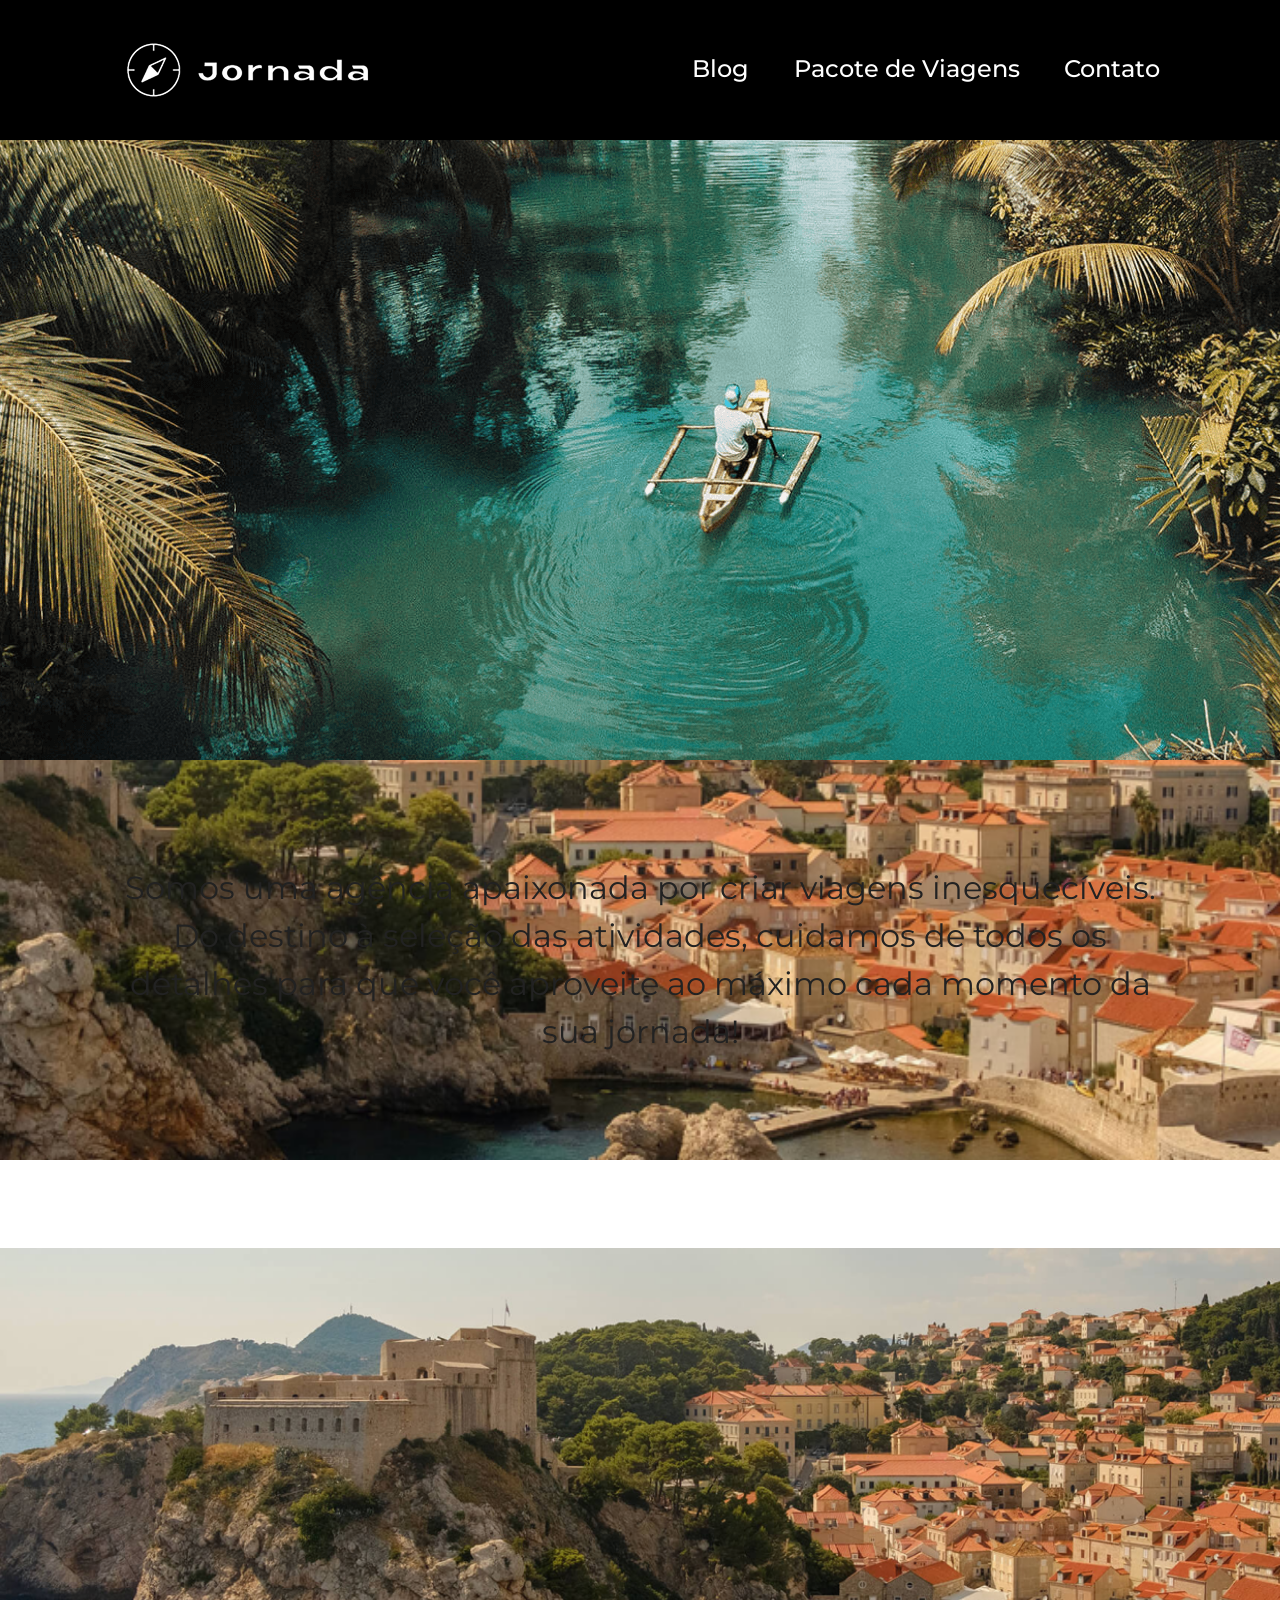
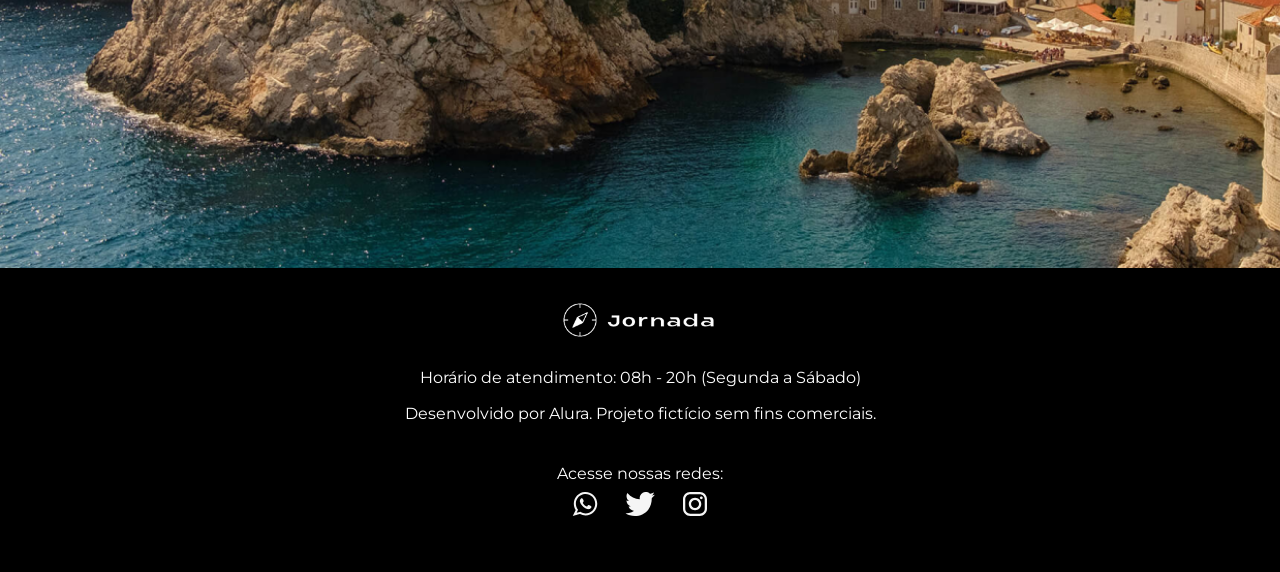
==== pacotes.html @ bcc71a3b "feat : Adiciona págian de pacotes e imagens" ====
<!DOCTYPE html>
<html lang="en">
<head>
    <meta charset="UTF-8">
    <meta name="viewport" content="width=device-width, initial-scale=1.0">
    <link rel="stylesheet" href="css/style.css">
    <title>Pacote de Viagens</title>
</head>
<body>
    <header class="main-header">
        
        <a class="logo" href="index.html" title="Voltar para a página inicial">
            <img 
            class="img-mobile" 
            src="images/bussola-jornada-branca.png" 
            alt="Bussola do logo Jornada Viagens na cor branca"
            >
            <img 
            class="img-desktop" 
            src="images/bussola-texto-jornada-branca.png" 
            alt="Logo Jornada Viagens na cor branca"
            >
        </a>
        <div class="navigation-menu">
            <label for="menu">
            <img src="images/menu-branco.png" alt="Menu">
            </label>
            <input type="checkbox"id="menu" hidden>
            <nav>
            <ul class="link-list">
                <li><a href="blog.html" title="Acessar blog">Blog</a></li>
                <li><a href="pacotes.html" title="Acessar pacote de viagens">Pacote de Viagens</a></li>
                <li><a href="contato.html" title="Acessar aba de contatos">Contato</a></li>
            </ul>
        </nav>
        </div>
    </header>
    <section class="hero packages">
        <div class="hero-img"></div>
        <h2 class="content-text">Somos uma agência apaixonada por criar viagens inesquecíveis. Do destino à seleção das atividades, cuidamos de todos os detalhes para que você aproveite ao máximo cada momento da sua jornada!</h2>
        
    </section>




    <section class="hero-footer packages">
        <div class="hero-footer-img"></div>
    </section>
    <footer class="main-footer">
        <div class="footer-container">
            <div class="footer-text">
            <img src="images/bussola-texto-jornada-branca.png" alt="">
                <p>Horário de atendimento: 08h - 20h (Segunda a Sábado)</p>
                <p>Desenvolvido por Alura. Projeto fictício sem fins comerciais.</p>
            </div>
            <div class="social">
                <p>Acesse nossas redes:</p>
                <a href="#"><img src="images/whatsapp-logo.svg" alt=""></a>
                <a href="#"><img src="images/twitter-logo.svg" alt=""></a>
                <a href="#"><img src="images/instagram-logo.svg" alt=""></a>
            </div>
        </div>
    </footer>
</body>
</html>
---- css/style.css ----
@import url(global.css);
@import url(header.css);
@import url(hero.css);
@import url(offers.css);
@import url(categorias.css);
@import url(destinations.css);
@import url(payments.css);
@import url(testimonials.css);
@import url(footer.css);
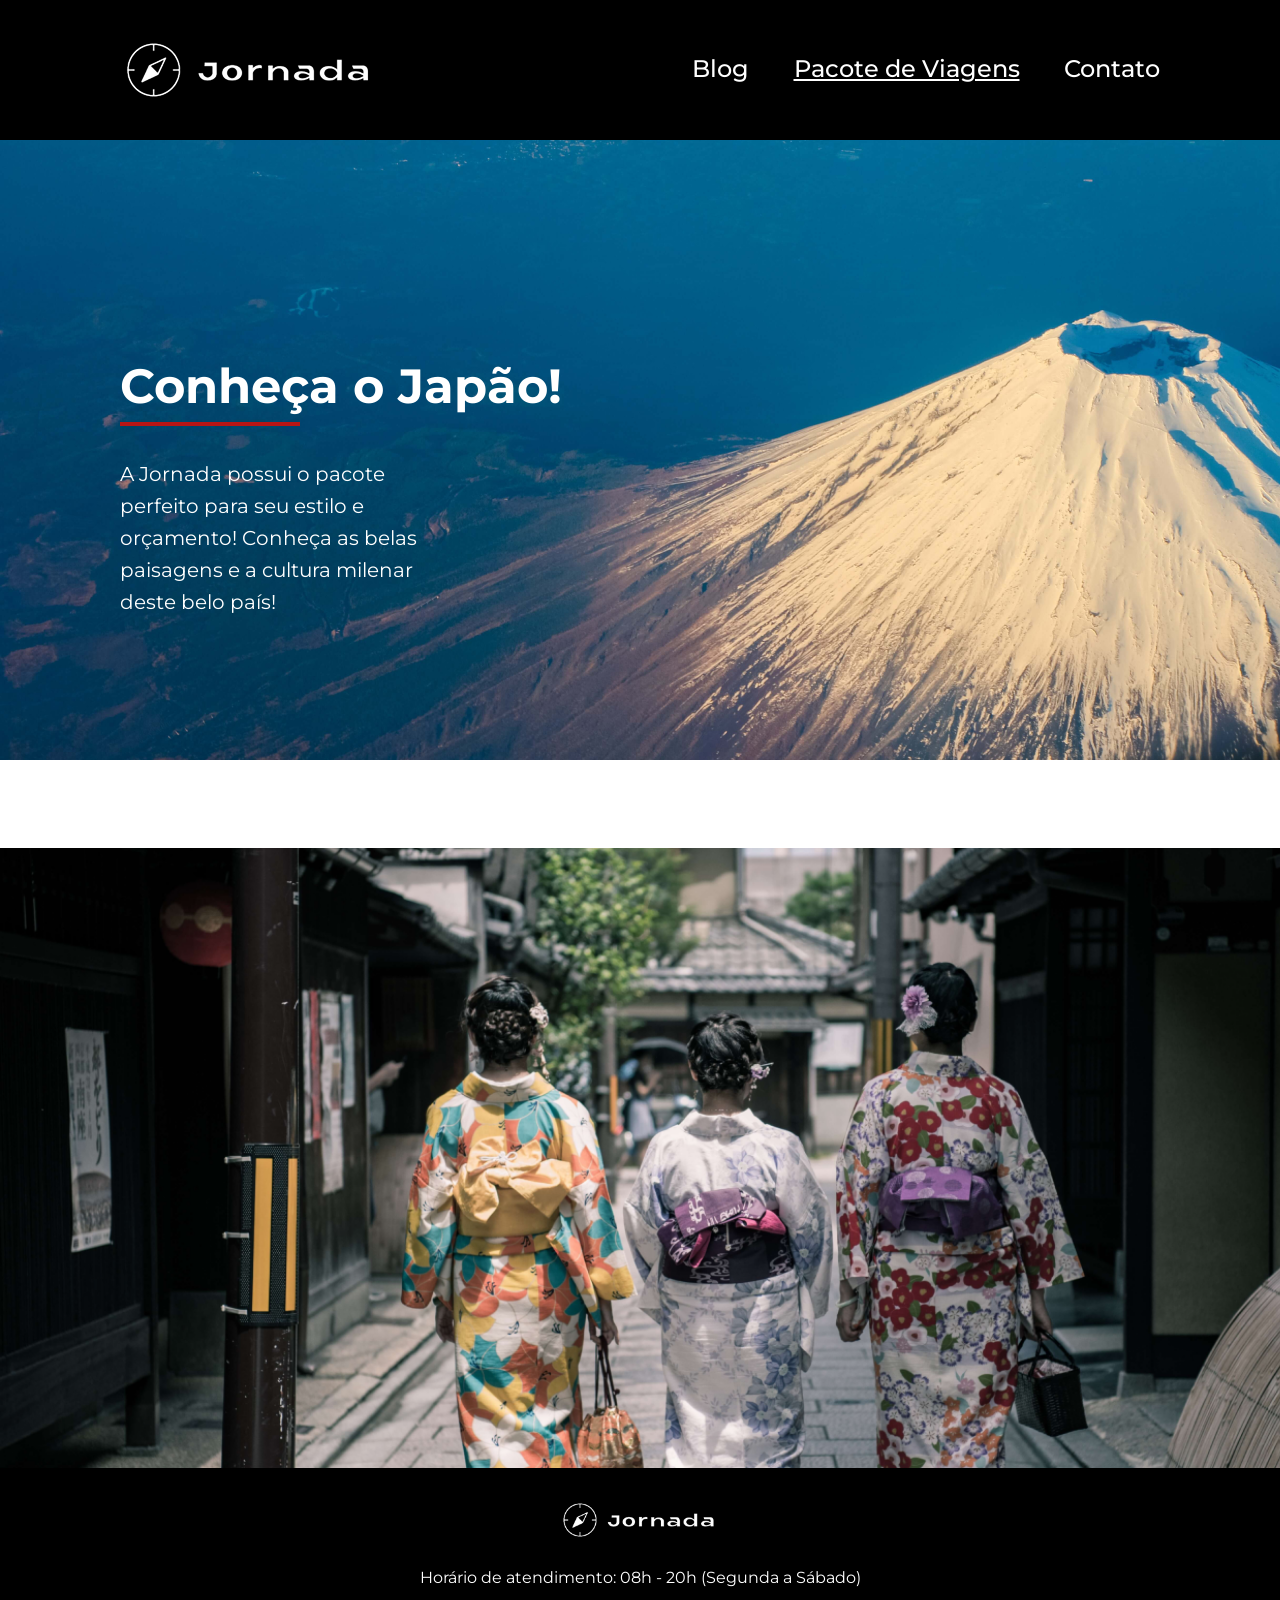
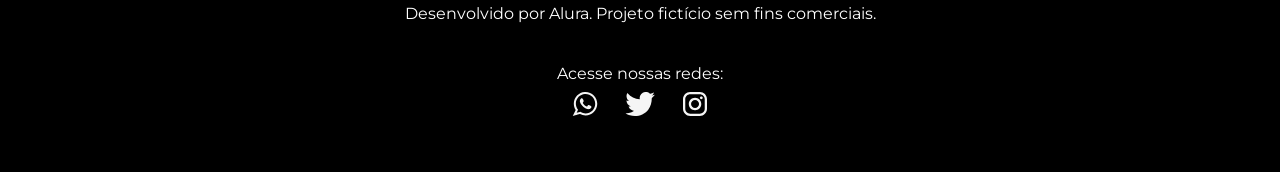
==== commit 0390419c: "style : Estiliza página de pacotes hero em mobile e tablet" ====
--- a/pacotes.html
+++ b/pacotes.html
@@ -29,23 +29,29 @@
             <nav>
             <ul class="link-list">
                 <li><a href="blog.html" title="Acessar blog">Blog</a></li>
-                <li><a href="pacotes.html" title="Acessar pacote de viagens">Pacote de Viagens</a></li>
+                <li><a href="pacotes.html" title="Acessar pacote de viagens"><u>Pacote de Viagens</u></a></li>
                 <li><a href="contato.html" title="Acessar aba de contatos">Contato</a></li>
             </ul>
         </nav>
         </div>
     </header>
-    <section class="hero packages">
-        <div class="hero-img"></div>
-        <h2 class="content-text">Somos uma agência apaixonada por criar viagens inesquecíveis. Do destino à seleção das atividades, cuidamos de todos os detalhes para que você aproveite ao máximo cada momento da sua jornada!</h2>
-        
+    <section class="hero">
+        <div class="hero-img packages">
+            <div class="hero-container">
+                <div class="section-title">
+                    <h2>Conheça o Japão!</h2>
+                    <hr>
+                </div>
+                <p>A Jornada possui o pacote perfeito para seu estilo e orçamento! Conheça as belas paisagens e a  cultura milenar deste belo país!</p>
+            </div>
+        </div>
     </section>
 
 
 
 
-    <section class="hero-footer packages">
-        <div class="hero-footer-img"></div>
+    <section class="hero-footer ">
+        <div class="hero-footer-img packages"></div>
     </section>
     <footer class="main-footer">
         <div class="footer-container">
--- a/css/style.css
+++ b/css/style.css
@@ -6,4 +6,5 @@
 @import url(destinations.css);
 @import url(payments.css);
 @import url(testimonials.css);
-@import url(footer.css);+@import url(footer.css);
+@import url(packages.css);
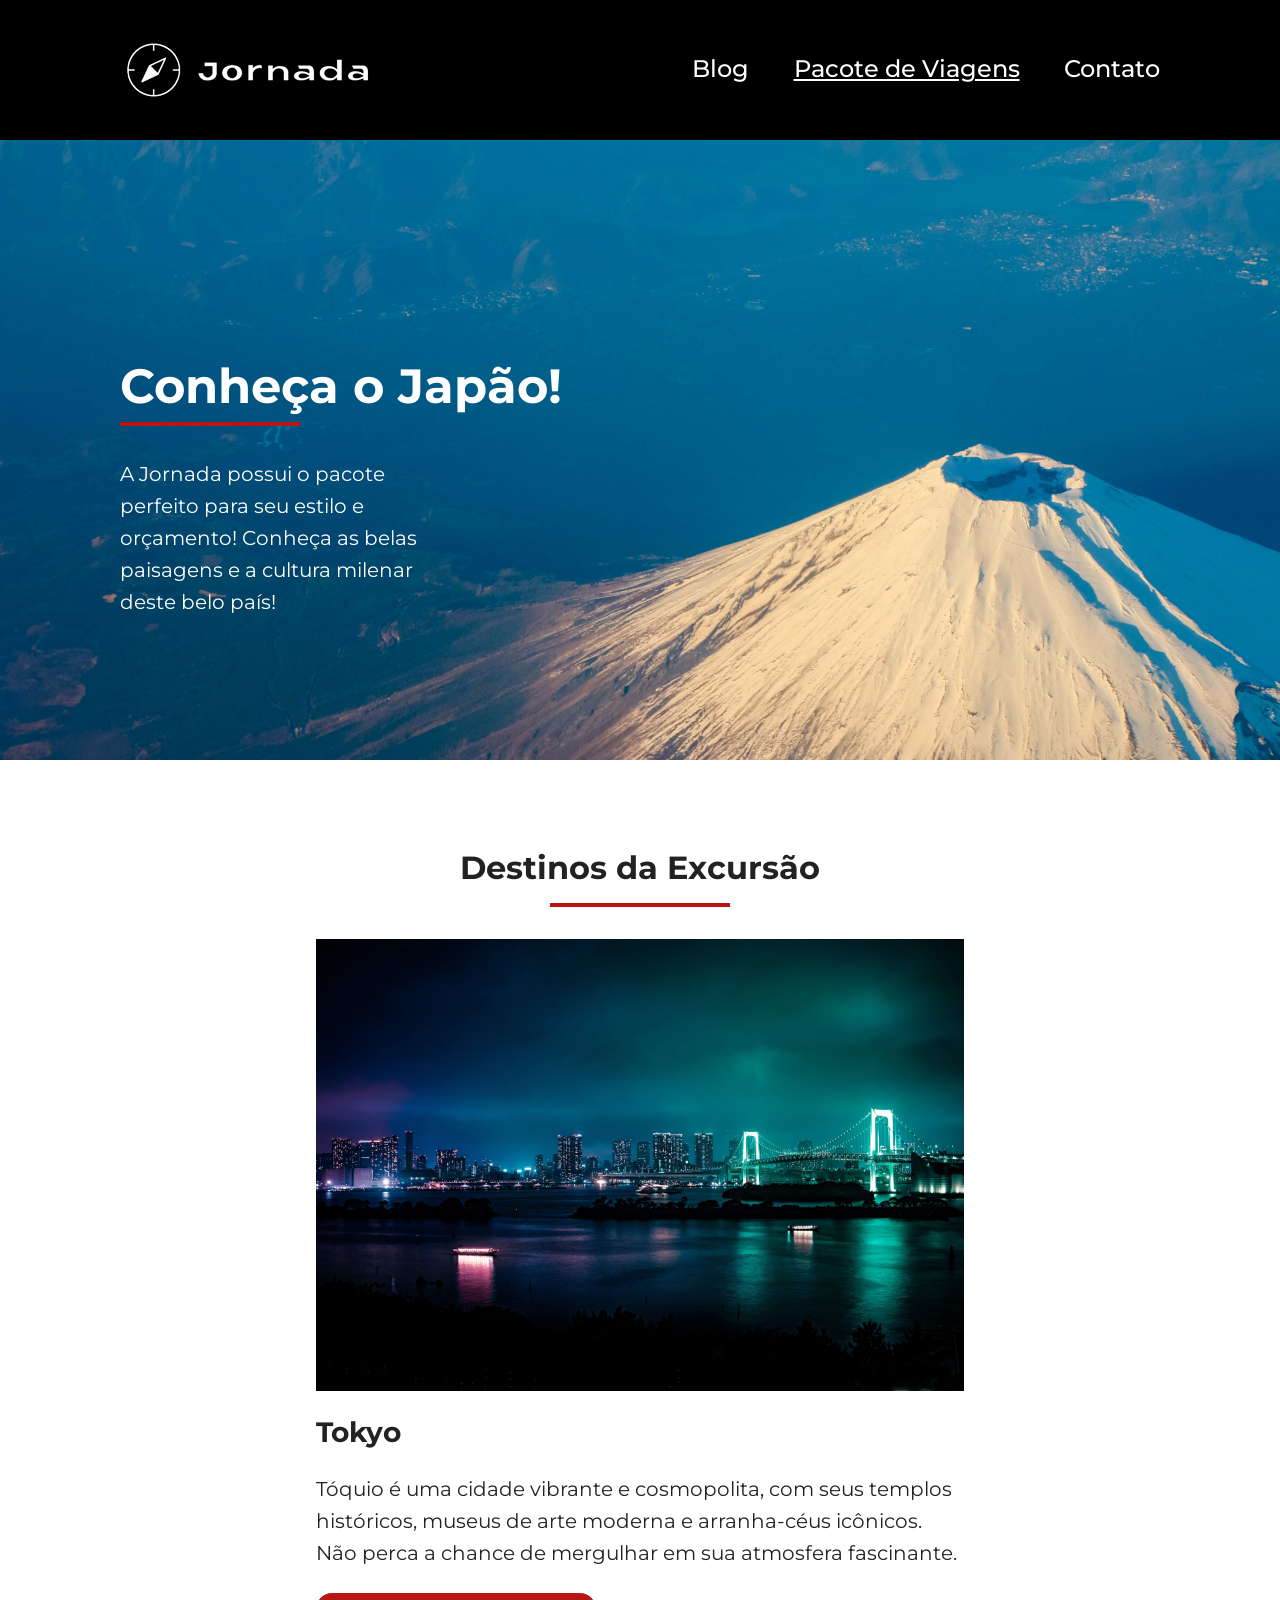
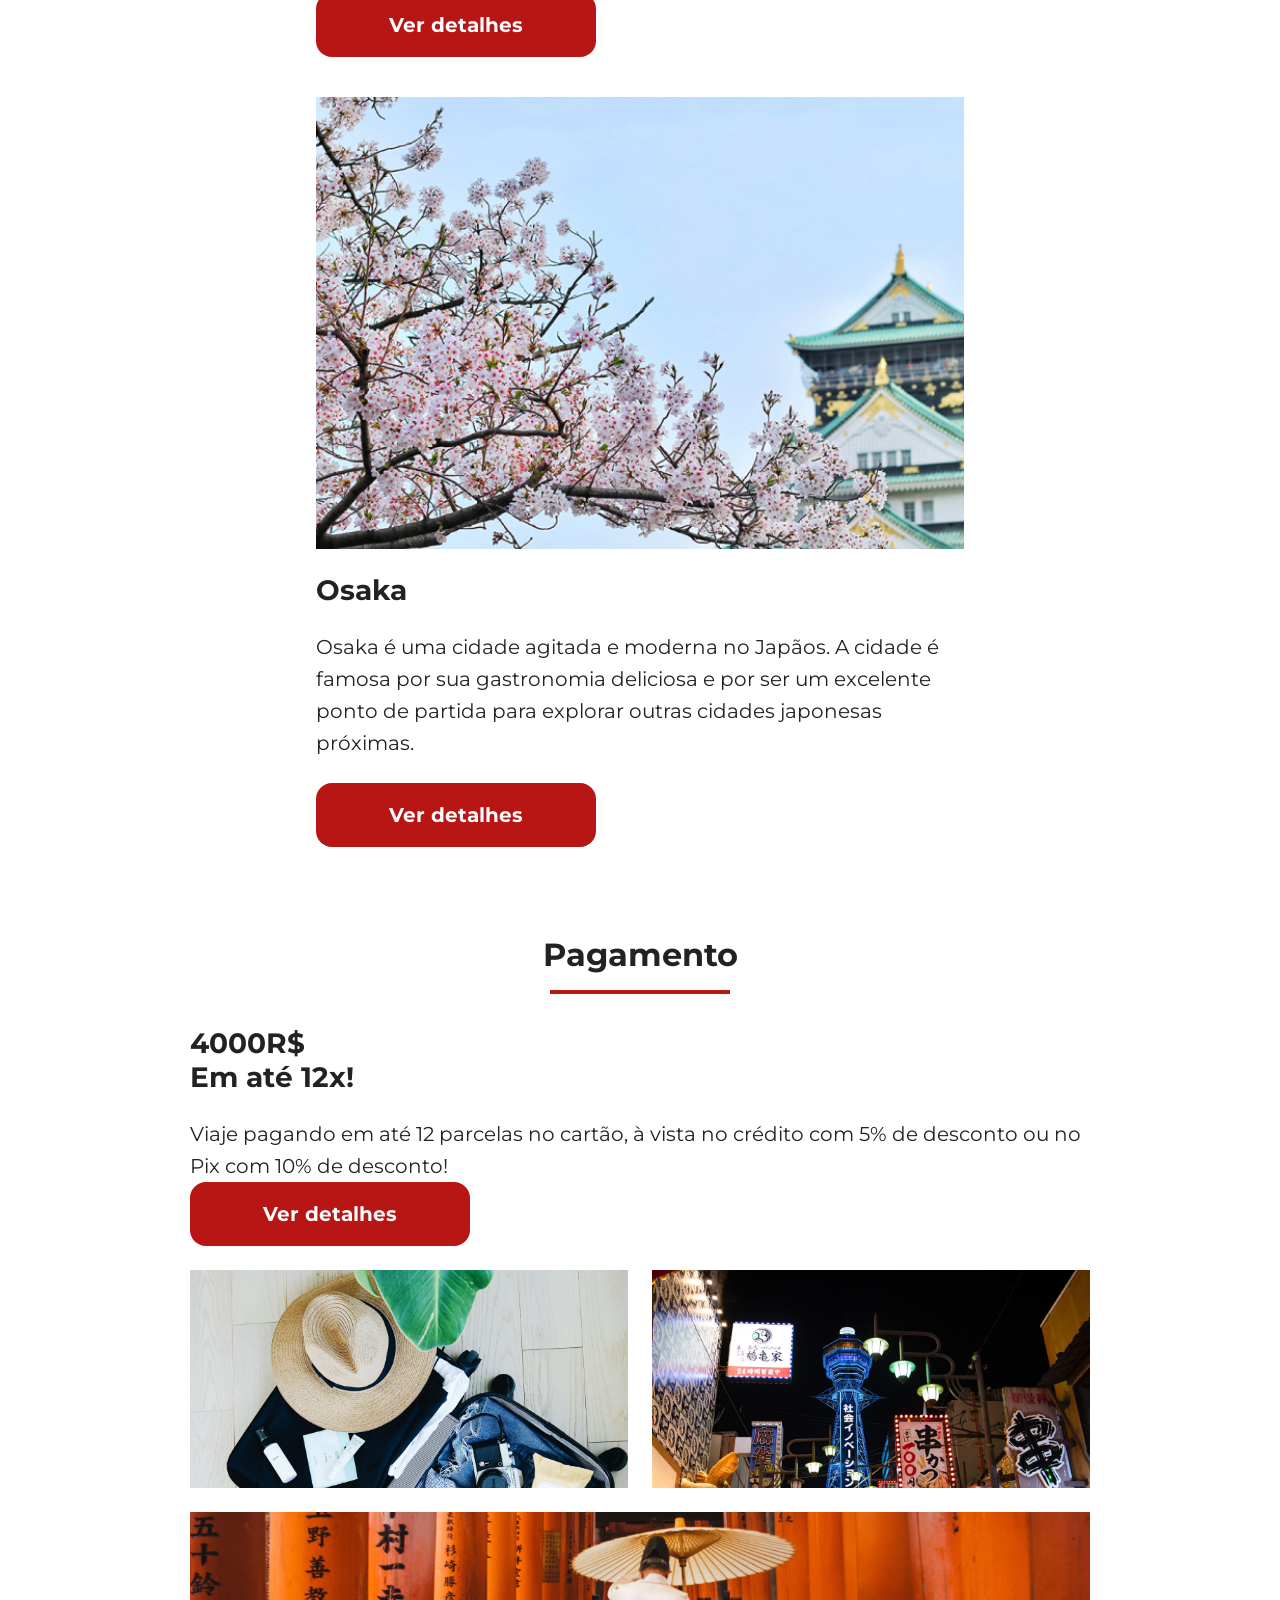
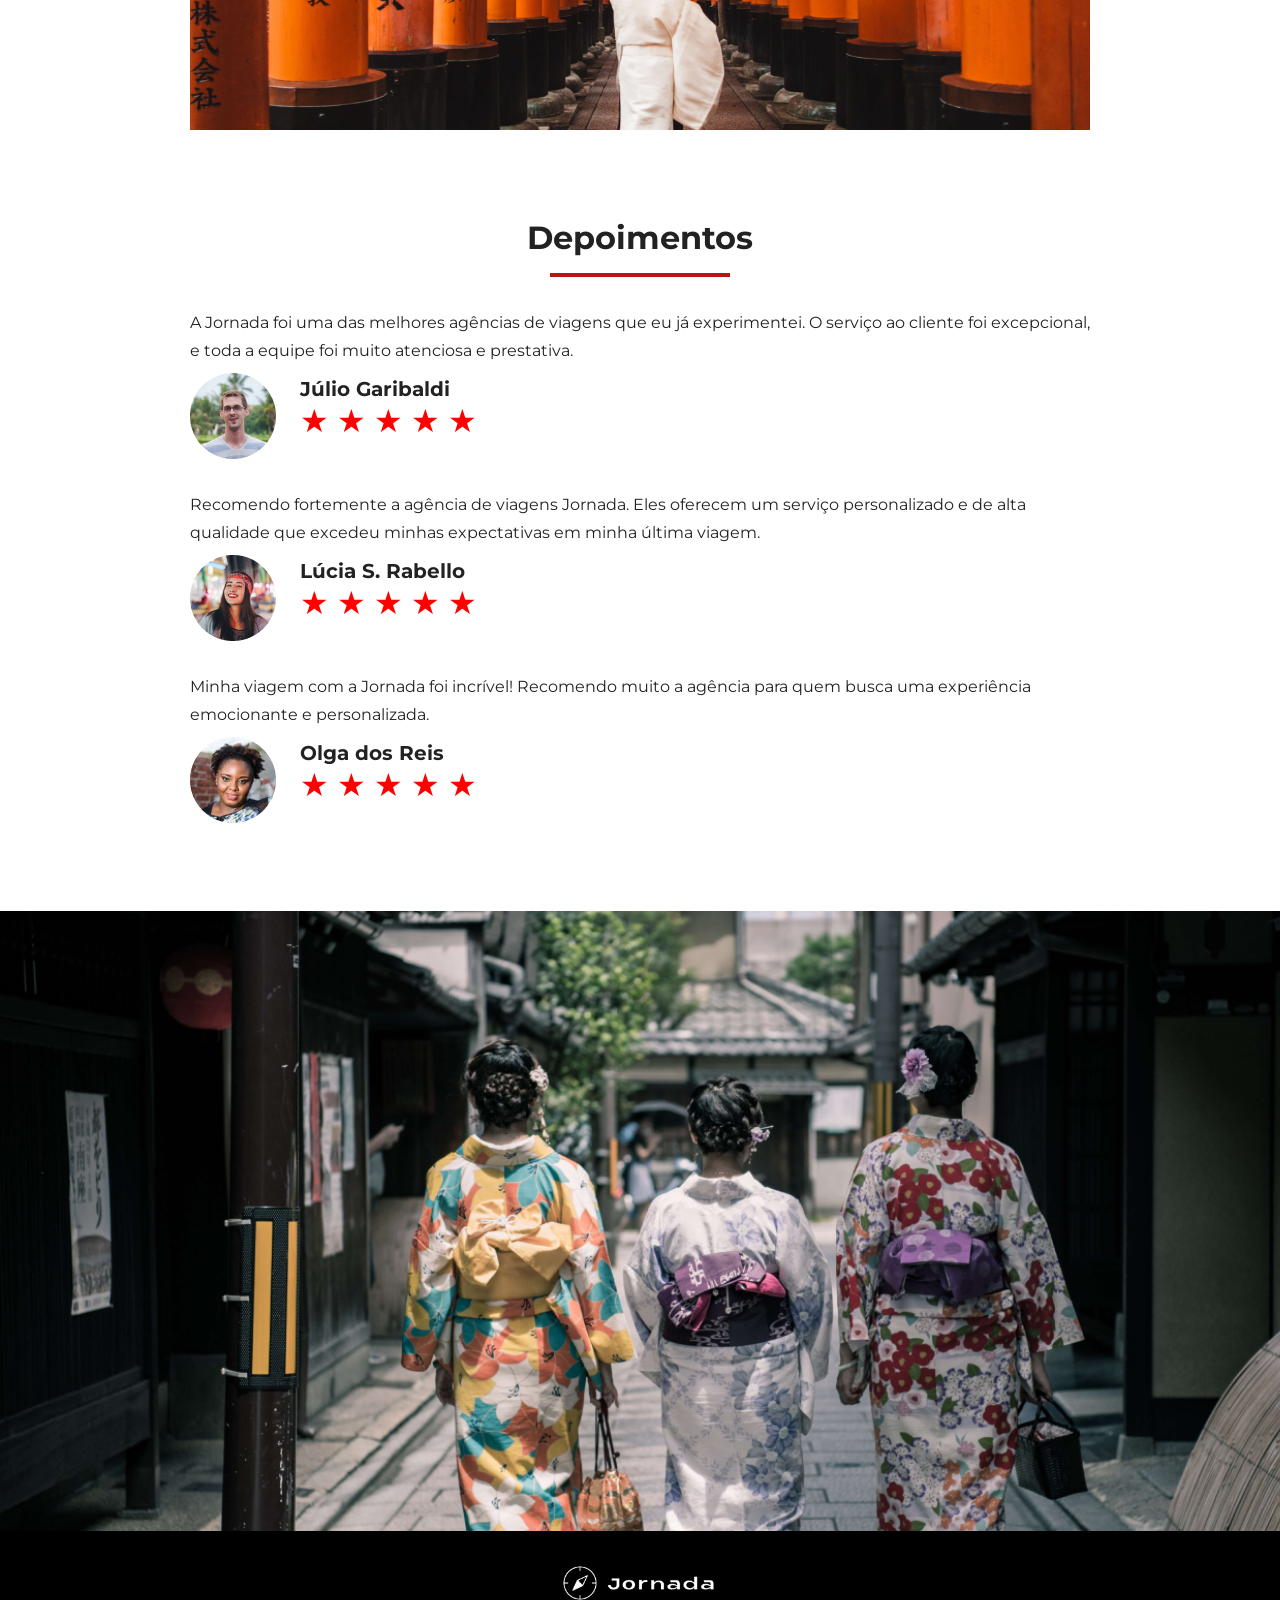
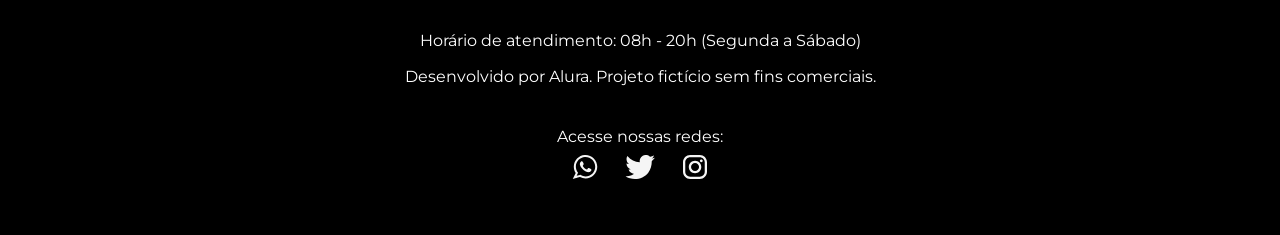
==== commit cca39bdf: "feat : Adiciona toques finais à pagina pacotes reutilizando o código" ====
--- a/pacotes.html
+++ b/pacotes.html
@@ -46,9 +46,117 @@
             </div>
         </div>
     </section>
+    <section class="destinations">
+        <div class="section-title">
+            <h2>Destinos da Excursão</h2>
+            <hr>
+        </div>
+        <div class="destination-itens">
+            <article class="item tokyo">
+                <header>
+                    <div class="img-item"></div>
+                    <h4 class="content-title">Tokyo</h4>
+                </header>
+                <p class="content-text">Tóquio é uma cidade vibrante e cosmopolita, com seus templos históricos, museus de arte moderna e arranha-céus icônicos. Não perca a chance de mergulhar em sua atmosfera fascinante.</p>
+                <footer>
+                    <a href="" class="button">Ver detalhes</a>
+                </footer>
+            </article>
 
-
-
+            <article class="item osaka">
+                <header>
+                    <div class="img-item"></div>
+                    <h4 class="content-title">Osaka</h4>
+                </header>
+                <p class="content-text">Osaka é uma cidade agitada e moderna no Japãos. A cidade é famosa por sua gastronomia deliciosa e por ser um excelente ponto de partida para explorar outras cidades japonesas próximas.</p>
+                <footer>
+                    <a href="" class="button">Ver detalhes</a>
+                </footer>
+            </article>
+        </div>
+        
+    </section>
+    <section class="payments">
+        <div class="section-title">
+            <h2>Pagamento</h2>
+            <hr>
+        </div>
+        <div class="payment-container">
+            <div class="text-content">
+                <h3 class="content-title">4000R$ <br>Em até 12x!</h3>
+                
+                <p class="content-text">Viaje pagando em até 12 parcelas no cartão, à vista no crédito com 5% de desconto ou no Pix com 10% de desconto!</p>
+                <a href="" class="button mobile">Ver detalhes</a>
+            </div>
+            <div class="img-content">
+                <div class="image castle"></div>
+                <div class="image tower"></div>
+                <div class="image man"></div>
+            </div>
+        </div>
+    </section>
+    <section class="testimonials">
+        <div class="section-title">
+            <h2>Depoimentos</h2>
+            <hr>
+        </div>
+        <div class="testimonial-container">
+            <article>
+                <header>
+                    <p>A Jornada foi uma das melhores agências de viagens que eu já experimentei. O serviço ao cliente foi excepcional, e toda a equipe foi muito atenciosa e prestativa.</p>
+                </header>
+                <footer>
+                    <img src="images/avatar-julio.png" alt="Imagem de perfil da cliente Talita Villa">
+                    <div class="profile-content">
+                        <h4>Júlio Garibaldi</h4>
+                        <div class="rating">
+                            <span class="star">&#9733;</span>
+                            <span class="star">&#9733;</span>
+                            <span class="star">&#9733;</span>
+                            <span class="star">&#9733;</span>
+                            <span class="star">&#9733;</span>
+                        </div>
+                    </div>
+                </footer>
+            </article>
+            <article>
+                <header>
+                    <p>Recomendo fortemente a agência de viagens Jornada. Eles oferecem um serviço personalizado e de alta qualidade que excedeu minhas expectativas em minha última viagem.</p>
+                </header>
+                <footer>
+                    <img src="images/avatar-lucia.png" alt="Imagem de perfil da cliente Talita Villa">
+                    <div class="profile-content">
+                        <h4>Lúcia S. Rabello</h4>
+                        <div class="rating">
+                            <span class="star">&#9733;</span>
+                            <span class="star">&#9733;</span>
+                            <span class="star">&#9733;</span>
+                            <span class="star">&#9733;</span>
+                            <span class="star">&#9733;</span>
+                        </div>
+                    </div>
+                </footer>
+            </article>
+            <article>
+                <header>
+                    <p>Minha viagem com a Jornada foi incrível! Recomendo muito a agência para quem busca uma experiência emocionante e personalizada.</p>
+                </header>
+                <footer>
+                    <img src="images/avatar-olga.png" alt="Imagem de perfil da cliente Talita Villa">
+                    <div class="profile-content">
+                        <h4>Olga dos Reis</h4>
+                        <div class="rating">
+                            <span class="star">&#9733;</span>
+                            <span class="star">&#9733;</span>
+                            <span class="star">&#9733;</span>
+                            <span class="star">&#9733;</span>
+                            <span class="star">&#9733;</span>
+                        </div>
+                    </div>
+                </footer>
+            </article>
+        </div>
+    </section>
 
     <section class="hero-footer ">
         <div class="hero-footer-img packages"></div>
